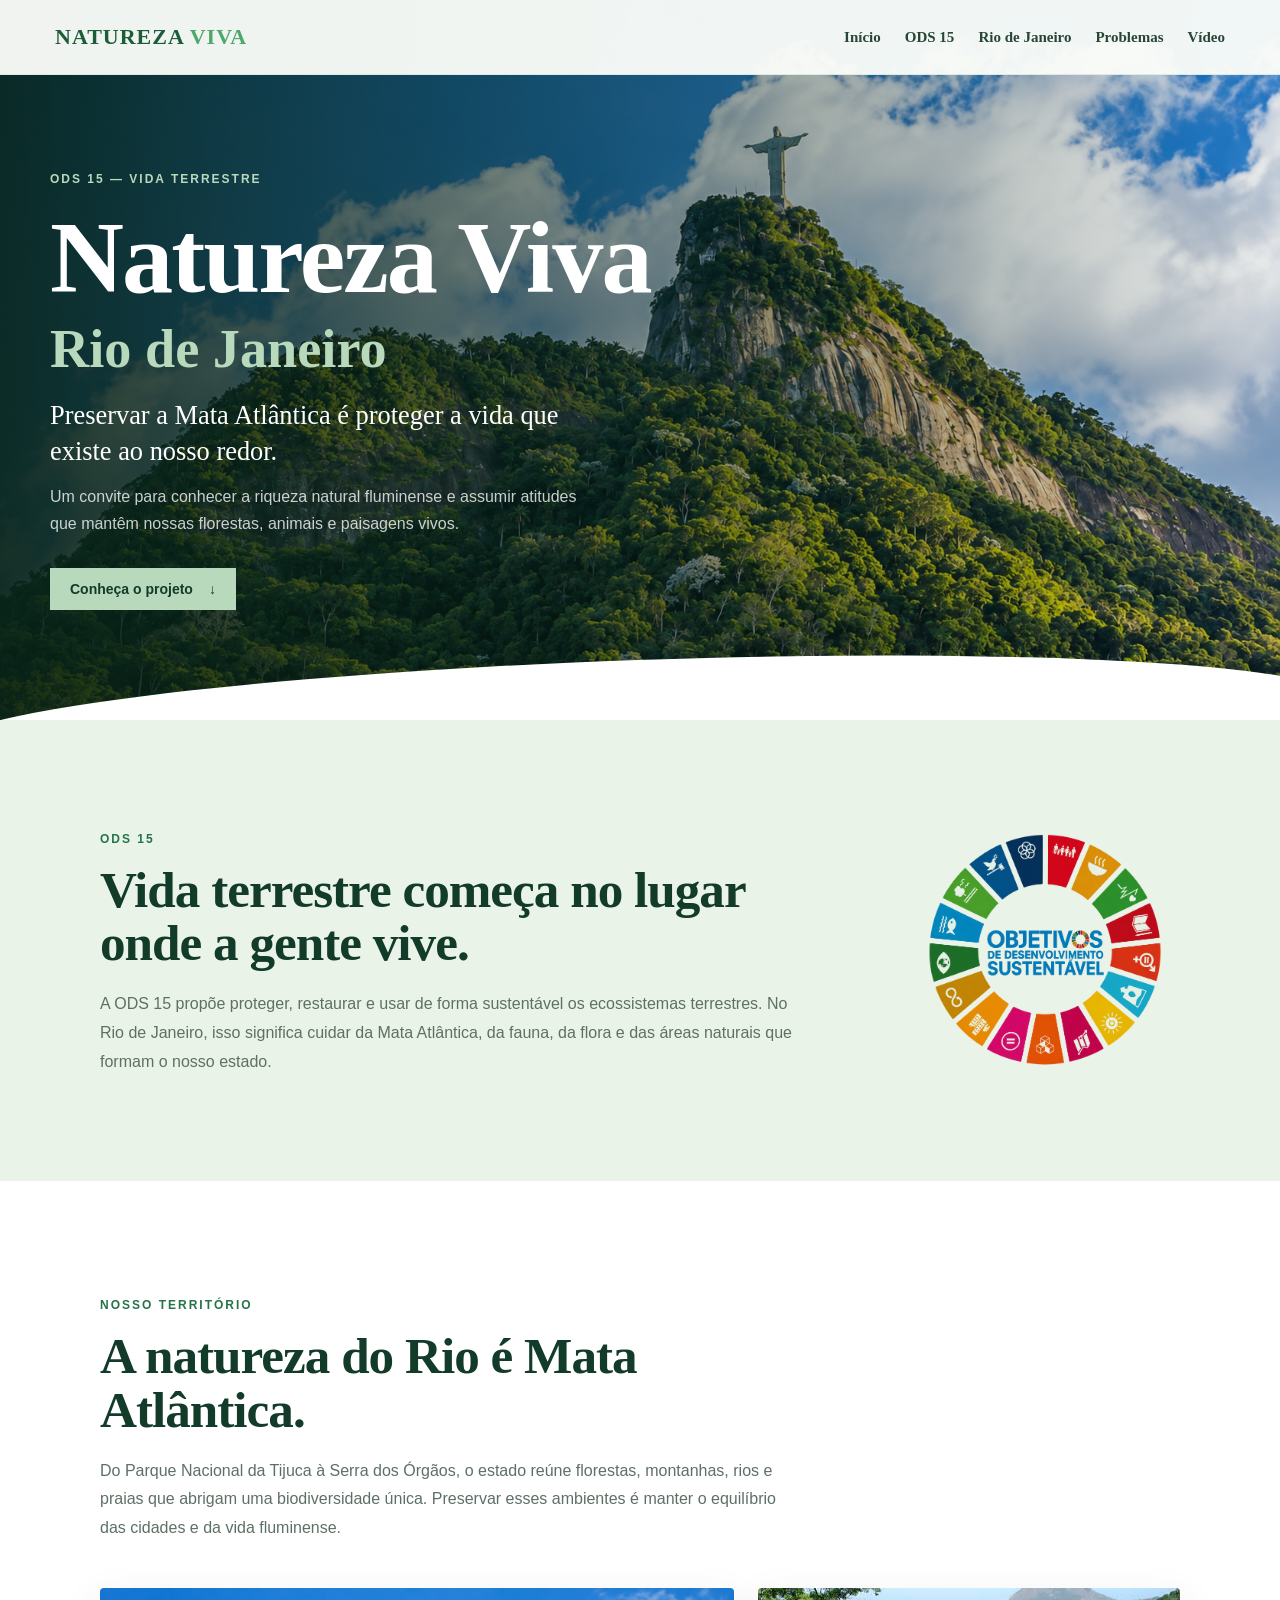
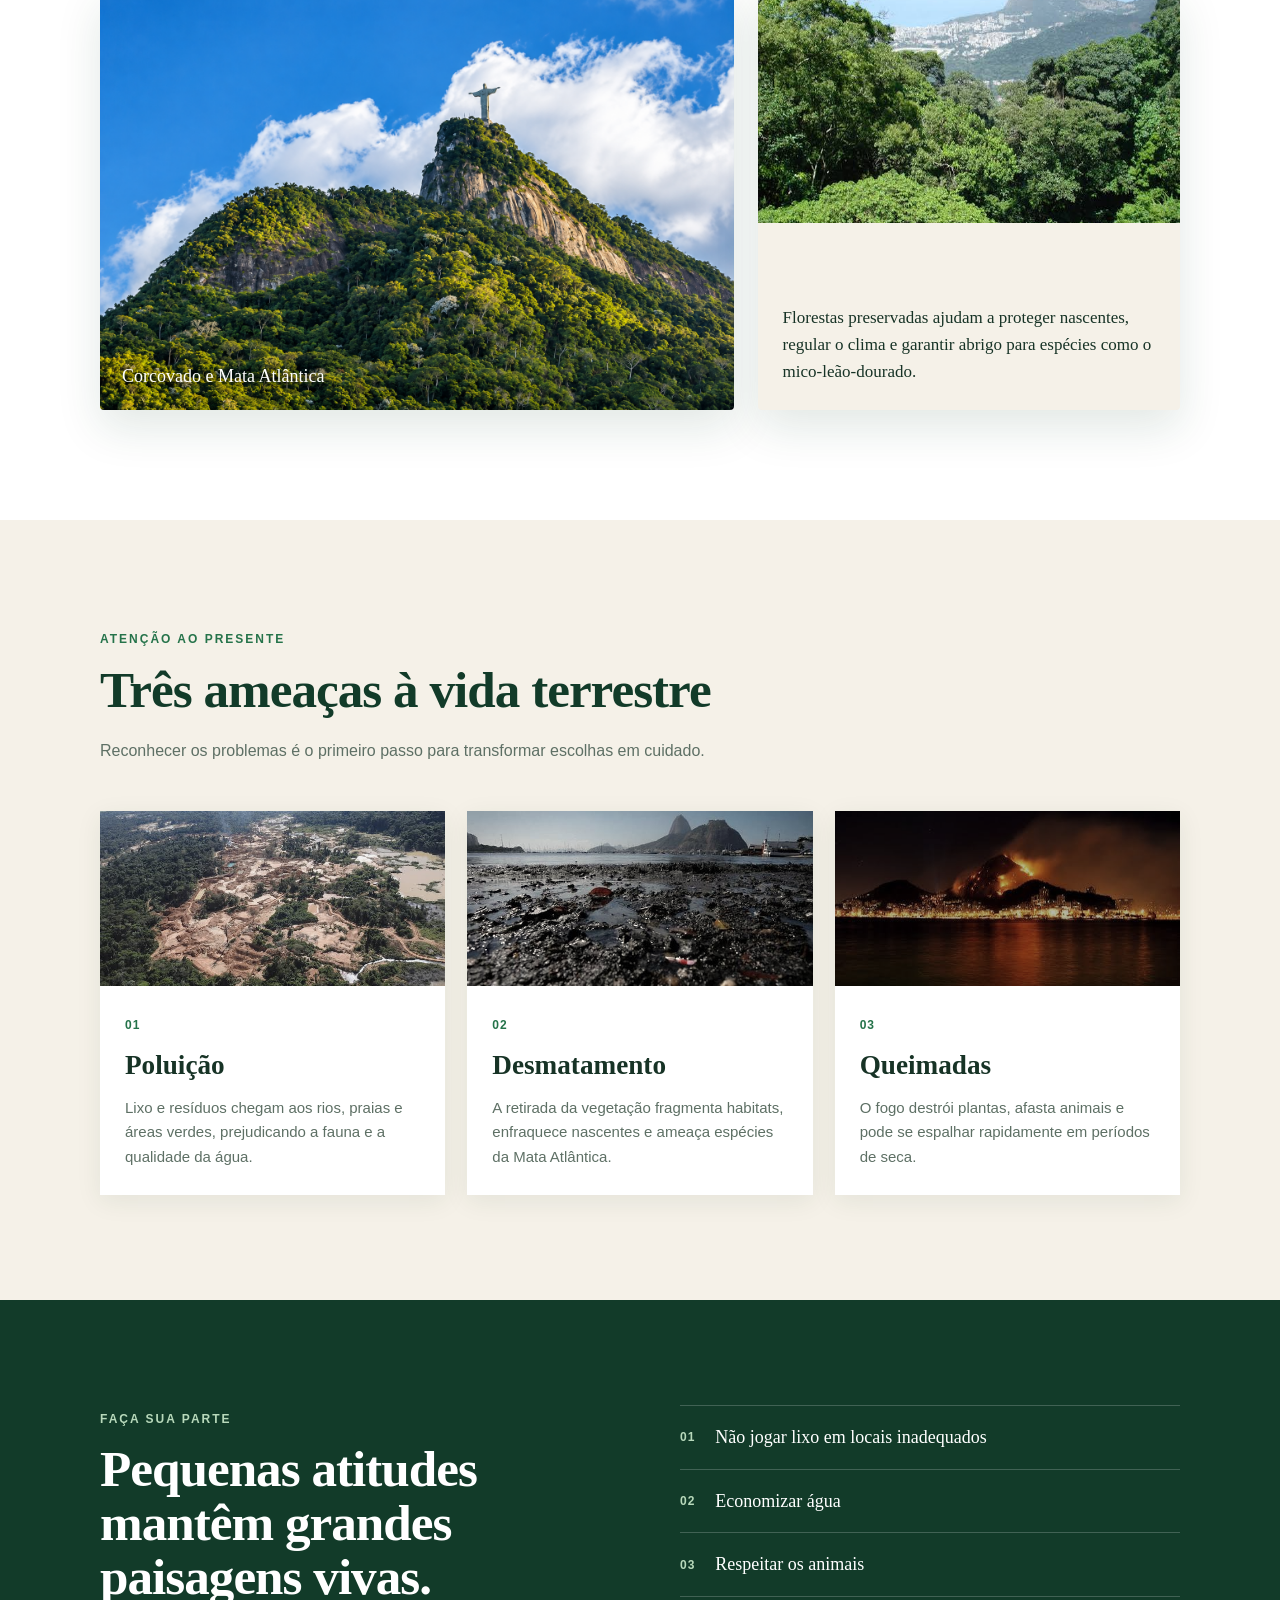
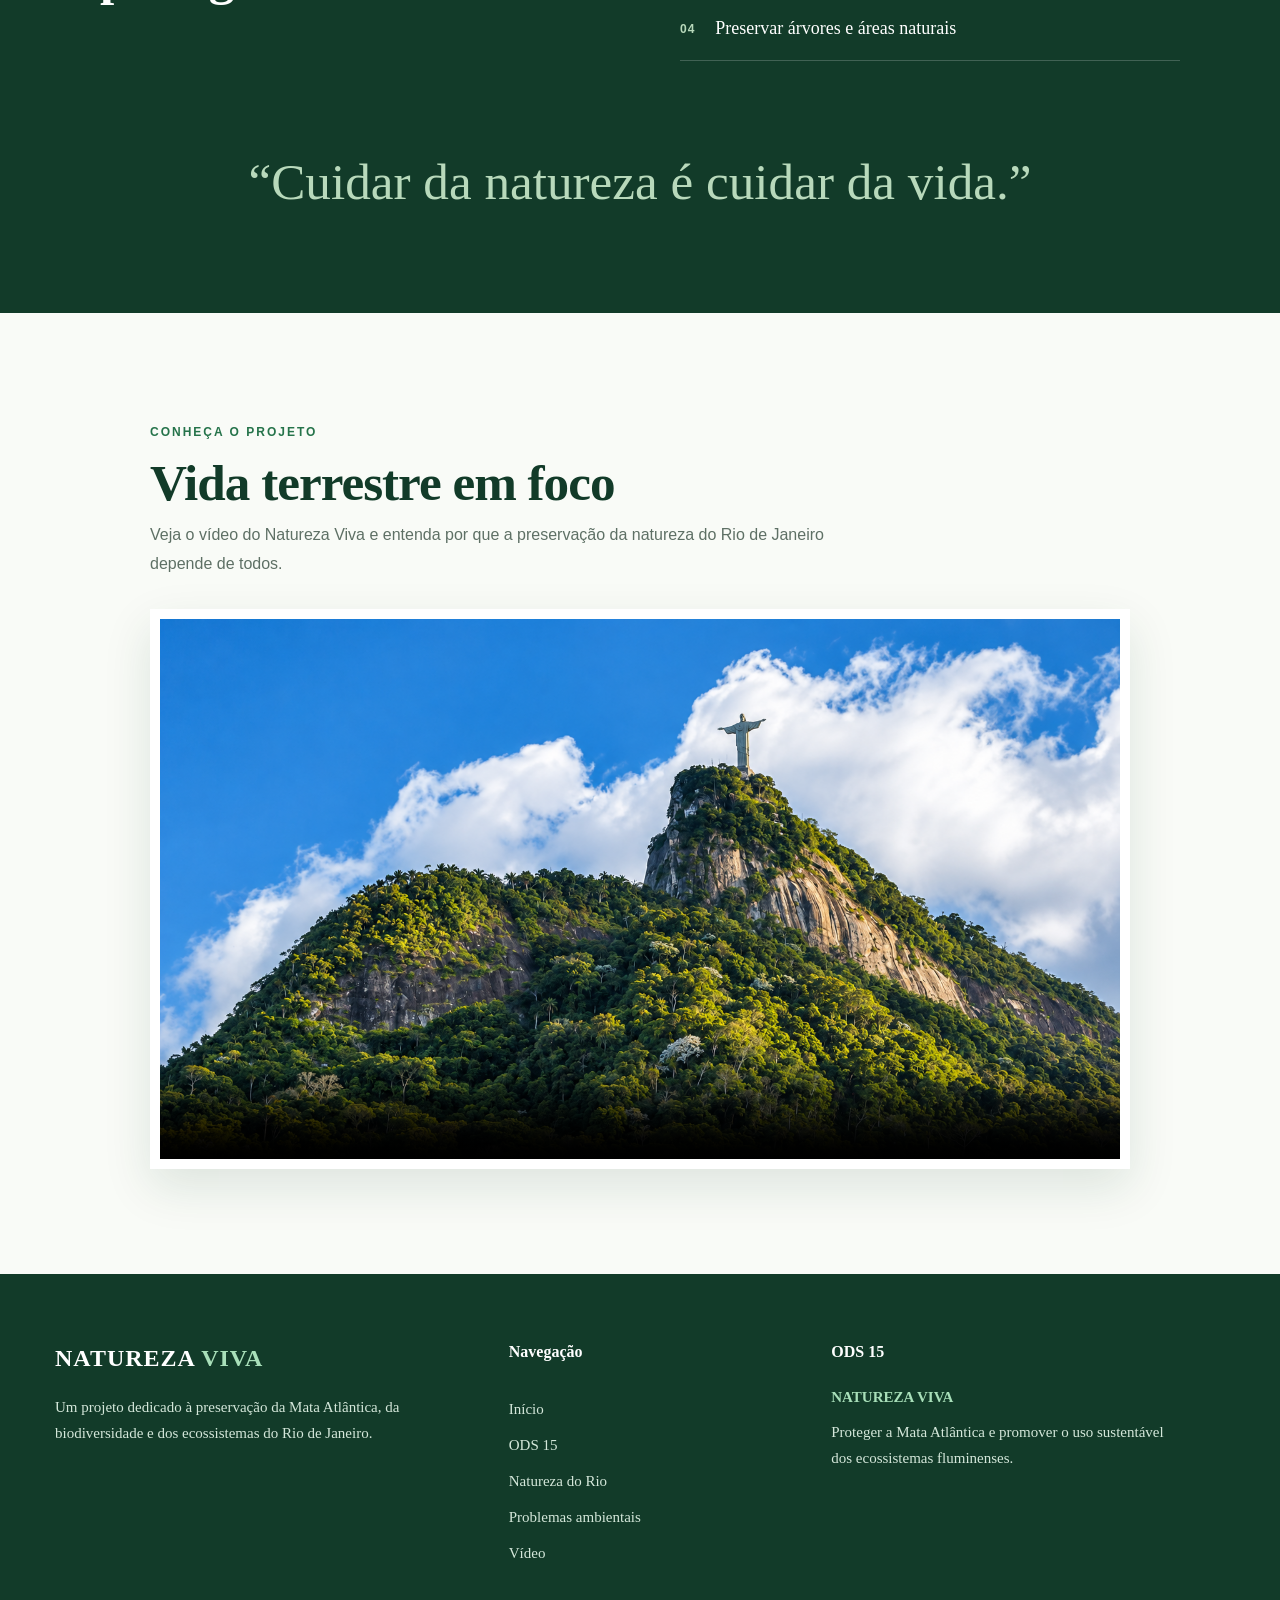
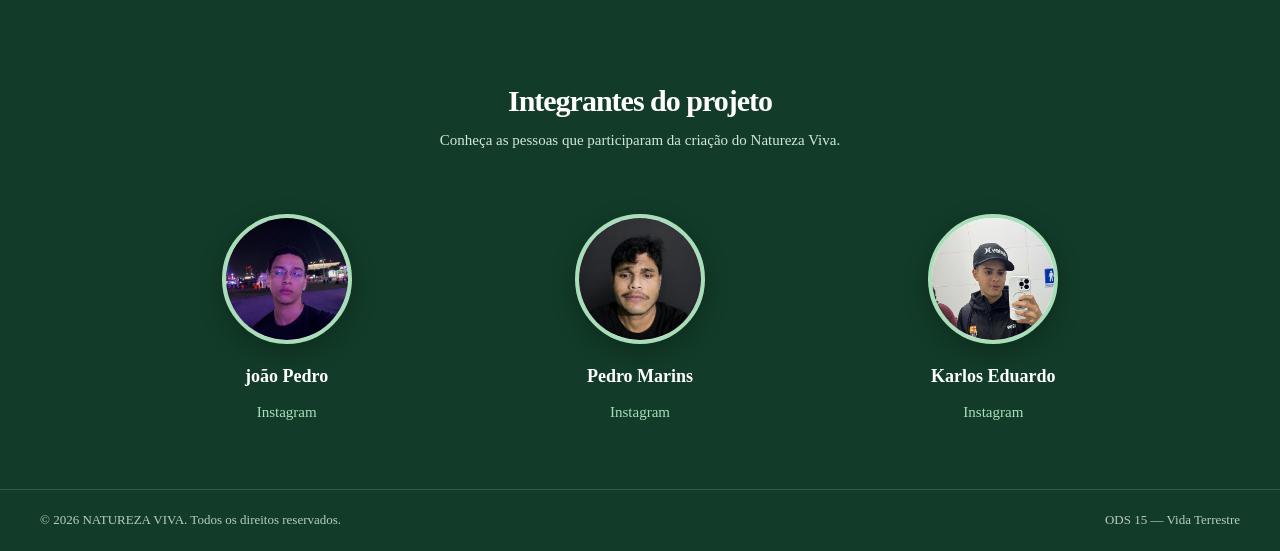
==== index.html @ b22d7863 "first commit" ====
<!DOCTYPE html>
<html lang="pt-BR">
<head>
    <meta charset="UTF-8">
    <meta name="viewport" content="width=device-width, initial-scale=1.0">
    <meta name="description" content="Natureza Viva: conscientização sobre a Mata Atlântica e a preservação ambiental no Rio de Janeiro.">
    <title>Natureza Viva | Vida terrestre no Rio de Janeiro</title>
    <link rel="stylesheet" href="styles.css">
    <link rel="stylesheet" href="cabecalho.css">
    <link rel="stylesheet" href="rodape.css">
</head>
<body>
    <div id="cabecalho"></div>

    <main>
        <section class="hero" id="inicio">
            <div class="hero-fundo"></div>
            <div class="hero-overlay"></div>
            <div class="hero-container">
                <div class="hero-content">
                    <span class="hero-subtitulo">ODS 15 — VIDA TERRESTRE</span>
                    <h1>Natureza Viva<strong>Rio de Janeiro</strong></h1>
                    <p class="hero-frase">Preservar a Mata Atlântica é proteger a vida que existe ao nosso redor.</p>
                    <p class="hero-descricao">Um convite para conhecer a riqueza natural fluminense e assumir atitudes que mantêm nossas florestas, animais e paisagens vivos.</p>
                    <a class="botao" href="#ods-15">Conheça o projeto <span aria-hidden="true">↓</span></a>
                </div>
            </div>
            <div class="hero-faixa" aria-hidden="true"></div>
        </section>

        <section class="sobre" id="ods-15">
            <div class="sobre-container introducao">
                <div>
                    <span class="secao-etiqueta">ODS 15</span>
                    <h2>Vida terrestre começa no lugar onde a gente vive.</h2>
                    <p>A ODS 15 propõe proteger, restaurar e usar de forma sustentável os ecossistemas terrestres. No Rio de Janeiro, isso significa cuidar da Mata Atlântica, da fauna, da flora e das áreas naturais que formam o nosso estado.</p>
                </div>
                <img class="ods-imagem" src="4.png" alt="Símbolo colorido dos Objetivos de Desenvolvimento Sustentável">
            </div>
        </section>

        <section class="natureza" id="natureza-rj">
            <div class="natureza-container">
                <div class="secao-cabecalho">
                    <span class="secao-etiqueta">NOSSO TERRITÓRIO</span>
                    <h2>A natureza do Rio é Mata Atlântica.</h2>
                    <p>Do Parque Nacional da Tijuca à Serra dos Órgãos, o estado reúne florestas, montanhas, rios e praias que abrigam uma biodiversidade única. Preservar esses ambientes é manter o equilíbrio das cidades e da vida fluminense.</p>
                </div>
                <div class="galeria">
                    <figure class="galeria-destaque revelar">
                        <img src="5.png" alt="Mata Atlântica cobrindo o Morro do Corcovado, no Rio de Janeiro">
                        <figcaption>Corcovado e Mata Atlântica</figcaption>
                    </figure>
                    <div class="galeria-nota revelar">
                        <img src="images (2).jpg" alt="Mata Atlântica vista do Parque Nacional da Tijuca, no Rio de Janeiro">
                        <p>Florestas preservadas ajudam a proteger nascentes, regular o clima e garantir abrigo para espécies como o mico-leão-dourado.</p>
                    </div>
                </div>
            </div>
        </section>

        <section class="problemas" id="problemas">
            <div class="problemas-container">
                <div class="secao-cabecalho">
                    <span class="secao-etiqueta">ATENÇÃO AO PRESENTE</span>
                    <h2>Três ameaças à vida terrestre</h2>
                    <p>Reconhecer os problemas é o primeiro passo para transformar escolhas em cuidado.</p>
                </div>
                <div class="problemas-grid">
                    <article class="problema-card revelar">
                        <div class="problema-imagem problema-poluicao"><img src="images.jpg" alt="Praia poluída na Baía de Guanabara, no Rio de Janeiro"></div>
                        <div class="problema-conteudo"><span>01</span><h3>Poluição</h3><p>Lixo e resíduos chegam aos rios, praias e áreas verdes, prejudicando a fauna e a qualidade da água.</p></div>
                    </article>
                    <article class="problema-card revelar">
                        <div class="problema-imagem problema-desmatamento"><img src="images (1).jpg" alt="Área de Mata Atlântica degradada pelo desmatamento"></div>
                        <div class="problema-conteudo"><span>02</span><h3>Desmatamento</h3><p>A retirada da vegetação fragmenta habitats, enfraquece nascentes e ameaça espécies da Mata Atlântica.</p></div>
                    </article>
                    <article class="problema-card revelar">
                        <div class="problema-imagem problema-queimadas"><img src="image.png" alt="Incêndio atingindo uma área de vegetação no Rio de Janeiro"></div>
                        <div class="problema-conteudo"><span>03</span><h3>Queimadas</h3><p>O fogo destrói plantas, afasta animais e pode se espalhar rapidamente em períodos de seca.</p></div>
                    </article>
                </div>
            </div>
        </section>

        <section class="atitudes" id="faca-sua-parte">
            <div class="atitudes-container">
                <div>
                    <span class="secao-etiqueta">FAÇA SUA PARTE</span>
                    <h2>Pequenas atitudes mantêm grandes paisagens vivas.</h2>
                </div>
                <ul class="atitudes-lista">
                    <li><span>01</span>Não jogar lixo em locais inadequados</li>
                    <li><span>02</span>Economizar água</li>
                    <li><span>03</span>Respeitar os animais</li>
                    <li><span>04</span>Preservar árvores e áreas naturais</li>
                </ul>
            </div>
            <p class="frase-final">“Cuidar da natureza é cuidar da vida.”</p>
        </section>

        <section class="video" id="video">
            <div class="video-container">
                <span class="secao-etiqueta">CONHEÇA O PROJETO</span>
                <h2>Vida terrestre em foco</h2>
                <p>Veja o vídeo do Natureza Viva e entenda por que a preservação da natureza do Rio de Janeiro depende de todos.</p>
                <div class="video-box">
                    <video controls poster="5.png">
                        <source src="video.mp4" type="video/mp4">
                        Seu navegador não suporta vídeos.
                    </video>
                </div>
            </div>
        </section>
    </main>

    <div id="rodape"></div>

    <script>
        fetch("cabecalho.html")
            .then(response => response.text())
            .then(data => document.getElementById("cabecalho").innerHTML = data);

        fetch("rodape.html")
            .then(response => response.text())
            .then(data => document.getElementById("rodape").innerHTML = data);

        const elementos = document.querySelectorAll(".revelar");
        const observador = new IntersectionObserver((entradas) => {
            entradas.forEach(entrada => {
                if (entrada.isIntersecting) {
                    entrada.target.classList.add("visivel");
                    observador.unobserve(entrada.target);
                }
            });
        }, { threshold: 0.15 });

        elementos.forEach(elemento => observador.observe(elemento));
    </script>
</body>
</html>
---- styles.css ----
:root {
    --verde: #25734a;
    --verde-claro: #b8d9bb;
    --verde-profundo: #123b29;
    --folha: #eaf3e8;
    --areia: #f5f1e8;
    --branco: #ffffff;
    --texto: #173326;
    --texto-suave: #5e7065;
    --sombra: 0 18px 45px rgba(20, 64, 40, 0.12);
}

* { box-sizing: border-box; margin: 0; padding: 0; }
html { scroll-behavior: smooth; }
body { background: var(--branco); color: var(--texto); font-family: Georgia, 'Times New Roman', serif; line-height: 1.6; }
img, video { max-width: 100%; }

.hero { min-height: 720px; position: relative; overflow: hidden; color: var(--branco); background: var(--verde-profundo); }
.hero-fundo { position: absolute; inset: 0; background: url("5.png") center / cover no-repeat; }
.hero-overlay { position: absolute; inset: 0; background: linear-gradient(90deg, rgba(8, 35, 23, .92), rgba(8, 35, 23, .42) 58%, rgba(8, 35, 23, .08)); }
.hero-container { position: relative; z-index: 1; width: min(1180px, calc(100% - 80px)); min-height: 720px; margin: auto; display: flex; align-items: center; }
.hero-content { max-width: 680px; padding-top: 55px; }
.hero-subtitulo, .secao-etiqueta { color: var(--verde); font: 700 12px/1.2 Arial, sans-serif; letter-spacing: 2px; }
.hero-subtitulo { color: var(--verde-claro); }
.hero h1 { margin: 18px 0 22px; font-size: clamp(3.5rem, 8vw, 6.7rem); line-height: .95; letter-spacing: -2px; }
.hero h1 strong { display: block; color: var(--verde-claro); font-size: .53em; letter-spacing: 0; margin-top: 18px; }
.hero-frase { max-width: 570px; margin-bottom: 14px; font-size: clamp(1.2rem, 2.5vw, 1.65rem); line-height: 1.35; }
.hero-descricao { max-width: 530px; color: rgba(255,255,255,.78); font: 16px/1.7 Arial, sans-serif; }
.botao { display: inline-flex; gap: 16px; align-items: center; margin-top: 30px; padding: 13px 20px; color: var(--verde-profundo); background: var(--verde-claro); font: 700 14px Arial, sans-serif; text-decoration: none; transition: transform .25s, background .25s; }
.botao:hover { background: var(--branco); transform: translateY(-3px); }
.hero-faixa { position: absolute; bottom: -70px; left: -5%; width: 110%; height: 130px; background: var(--branco); border-radius: 50% 50% 0 0; transform: rotate(-2deg); }

.sobre { padding: 105px 40px; background: var(--folha); }
.sobre-container, .natureza-container, .problemas-container, .atitudes-container { width: min(1080px, 100%); margin: auto; }
.introducao { display: grid; grid-template-columns: 1fr 270px; gap: 80px; align-items: center; }
h2 { margin: 12px 0 20px; color: var(--verde-profundo); font-size: clamp(2.2rem, 4vw, 3.6rem); line-height: 1.05; letter-spacing: -1px; }
.sobre p, .secao-cabecalho p, .video p { max-width: 700px; color: var(--texto-suave); font: 16px/1.8 Arial, sans-serif; }
.ods-imagem { width: 240px; justify-self: center; mix-blend-mode: multiply; }

.natureza { padding: 110px 40px; background: var(--branco); }
.secao-cabecalho { max-width: 740px; margin-bottom: 45px; }
.galeria { display: grid; grid-template-columns: 1.5fr 1fr; gap: 24px; align-items: stretch; }
.galeria figure, .galeria-nota { overflow: hidden; border-radius: 4px; background: var(--areia); box-shadow: var(--sombra); }
.galeria-destaque { position: relative; min-height: 380px; }
.galeria-destaque img { width: 100%; height: 100%; display: block; object-fit: cover; }
.galeria figcaption { position: absolute; right: 22px; bottom: 20px; left: 22px; color: var(--branco); font-size: 18px; text-shadow: 0 2px 10px #000; }
.galeria-nota { display: flex; flex-direction: column; justify-content: space-between; }
.galeria-nota img { width: 100%; height: 235px; object-fit: cover; object-position: center; }
.galeria-nota p { padding: 25px; color: var(--texto); font-size: 17px; }

.problemas { padding: 105px 40px; background: var(--areia); }
.problemas-grid { display: grid; grid-template-columns: repeat(3, 1fr); gap: 22px; }
.problema-card { overflow: hidden; background: var(--branco); box-shadow: 0 6px 24px rgba(30, 58, 40, .08); transition: transform .3s, box-shadow .3s; }
.problema-card:hover { transform: translateY(-8px); box-shadow: var(--sombra); }
.problema-imagem { height: 175px; overflow: hidden; }
.problema-imagem img { width: 100%; height: 100%; object-fit: cover; filter: saturate(.85); }
.problema-poluicao img { object-position: center 75%; filter: saturate(.65) contrast(.9); }
.problema-desmatamento img { object-position: 30% 85%; filter: sepia(.15) saturate(.7); }
.problema-queimadas img { object-position: 75% 80%; filter: saturate(.7) brightness(.72); }
.problema-conteudo { padding: 25px; }
.problema-conteudo span, .atitudes-lista span { color: var(--verde); font: 700 12px Arial, sans-serif; letter-spacing: 1px; }
.problema-conteudo h3 { margin: 8px 0; font-size: 1.7rem; }
.problema-conteudo p { color: var(--texto-suave); font: 15px/1.65 Arial, sans-serif; }

.atitudes { padding: 105px 40px 90px; background: var(--verde-profundo); color: var(--branco); }
.atitudes-container { display: grid; grid-template-columns: 1fr 1fr; gap: 80px; align-items: start; }
.atitudes h2 { color: var(--branco); }
.atitudes .secao-etiqueta { color: var(--verde-claro); }
.atitudes-lista { list-style: none; border-top: 1px solid rgba(255,255,255,.2); }
.atitudes-lista li { display: flex; gap: 20px; align-items: center; padding: 17px 0; border-bottom: 1px solid rgba(255,255,255,.2); font-size: 18px; }
.atitudes-lista span { color: var(--verde-claro); }
.frase-final { margin-top: 80px; text-align: center; color: var(--verde-claro); font-size: clamp(1.8rem, 4vw, 3.2rem); }

.video { padding: 105px 40px; background: #f9fbf7; }
.video-container { width: min(980px, 100%); margin: auto; }
.video h2 { margin-bottom: 12px; }
.video p { margin-bottom: 30px; }
.video-box { overflow: hidden; border: 10px solid var(--branco); background: #0b1710; box-shadow: var(--sombra); }
.video-box video { display: block; width: 100%; aspect-ratio: 16 / 9; object-fit: cover; }

.revelar { opacity: 0; transform: translateY(22px); transition: opacity .7s ease, transform .7s ease; }
.revelar.visivel { opacity: 1; transform: translateY(0); }

@media (max-width: 760px) {
    .hero-container { width: min(100% - 40px, 620px); min-height: 680px; }
    .hero { min-height: 680px; }
    .hero h1 { font-size: clamp(3.5rem, 17vw, 5rem); }
    .sobre, .natureza, .problemas, .atitudes, .video { padding: 75px 20px; }
    .introducao, .galeria, .atitudes-container { grid-template-columns: 1fr; gap: 35px; }
    .ods-imagem { width: 170px; }
    .galeria-destaque { min-height: 290px; }
    .galeria-nota img { height: 180px; }
    .problemas-grid { grid-template-columns: 1fr; }
    .problema-imagem { height: 190px; }
    .frase-final { margin-top: 55px; }
}

@media (prefers-reduced-motion: reduce) {
    html { scroll-behavior: auto; }
    *, *::before, *::after { transition-duration: .01ms !important; animation-duration: .01ms !important; }
}
---- cabecalho.css ----
/* ========================================
   CABEÇALHO — TERRA VIVA
======================================== */

.cabecalho {
    position: fixed;
    top: 0;
    left: 0;
    width: 100%;
    height: 75px;

    background: rgba(250, 252, 248, 0.96);

    border-bottom: 1px solid #dcebe1;

    z-index: 1000;

    box-sizing: border-box;
}


/* CONTAINER */

.cabecalho-container {
    width: 100%;
    max-width: 1250px;
    height: 100%;

    margin: 0 auto;
    padding: 0 40px;

    display: flex;
    align-items: center;
    justify-content: space-between;

    box-sizing: border-box;
}


/* NOME DO SITE */

.nome-site {
    color: #1d5c38;

    font-size: 22px;
    font-weight: 800;

    text-decoration: none;
    letter-spacing: 1px;
}

.nome-site span {
    color: #4fa86b;
}


/* MENU */

.menu {
    display: flex;
    align-items: center;
    gap: 24px;
}

.menu a {
    color: #284535;

    font-size: 15px;
    font-weight: 600;

    text-decoration: none;

    transition: 0.3s;
}

.menu a:focus-visible,
.botao:focus-visible {
    outline: 3px solid #8dbb96;
    outline-offset: 4px;
}

.menu a:hover {
    color: #2e7d4f;
}


/* RESPONSIVO */

@media (max-width: 768px) {

    .cabecalho {
        height: auto;
    }

    .cabecalho-container {
        padding: 18px 20px;

        flex-direction: column;
        gap: 15px;
    }

    .menu {
        gap: 13px 18px;
        flex-wrap: wrap;
        justify-content: center;
    }

    .menu a {
        font-size: 14px;
    }
}
---- rodape.css ----
/* =========================================================
   RODAPÉ — NATUREZA VIVA
   Tema: Verde + Branco
   ========================================================= */


/* =========================================================
   RODAPÉ PRINCIPAL
   ========================================================= */

.rodape {
    width: 100%;
    background: #123b29;
    color: #ffffff;
    box-sizing: border-box;
}


/* =========================================================
   CONTEÚDO PRINCIPAL
   ========================================================= */

.rodape-container {
    width: 100%;
    max-width: 1250px;
    margin: 0 auto;

    padding: 65px 40px 50px;

    display: grid;
    grid-template-columns: 1.5fr 1fr 1.5fr;

    gap: 60px;

    box-sizing: border-box;
}


/* =========================================================
   IDENTIDADE DO SITE
   ========================================================= */

.rodape-identidade {
    max-width: 380px;
}


/* LOGO */

.rodape-logo {
    display: inline-block;

    margin-bottom: 18px;

    color: #ffffff;

    font-size: 24px;
    font-weight: 800;

    letter-spacing: 1px;

    text-decoration: none;
}

.rodape-logo span {
    color: #a8dfb9;
}


/* TEXTO */

.rodape-identidade p {
    margin: 0;

    color: #d4e7da;

    font-size: 15px;
    line-height: 1.7;
}


/* =========================================================
   TÍTULOS DO RODAPÉ
   ========================================================= */

.rodape h3 {
    margin: 0 0 20px;

    color: #ffffff;

    font-size: 16px;
    font-weight: 700;
}


/* =========================================================
   NAVEGAÇÃO
   ========================================================= */

.rodape-navegacao {
    display: flex;
    flex-direction: column;

    align-items: flex-start;

    gap: 12px;
}


.rodape-navegacao a {
    color: #d4e7da;

    font-size: 15px;

    text-decoration: none;

    transition: 0.3s;
}


.rodape-navegacao a:hover {
    color: #a8dfb9;

    transform: translateX(4px);
}


/* =========================================================
   ODS 15
   ========================================================= */

.rodape-ods {
    max-width: 350px;
}


.rodape-ods p {
    margin: 0 0 10px;

    color: #d4e7da;

    font-size: 15px;

    line-height: 1.7;
}


/* NOME NATUREZA VIVA */

.rodape-ods p:first-of-type {
    color: #a8dfb9;

    font-weight: 700;
}


/* =========================================================
   INTEGRANTES DO PROJETO
   ========================================================= */

.rodape-integrantes {
    width: 100%;

    max-width: 1100px;

    margin: 0 auto;

    padding: 70px 40px 65px;

    display: grid;

    grid-template-columns: repeat(3, 1fr);

    gap: 40px;

    text-align: center;

    box-sizing: border-box;
}


/* =========================================================
   TÍTULO DA SEÇÃO
   ========================================================= */

.rodape-integrantes-titulo {
    grid-column: 1 / -1;

    margin-bottom: 20px;
}


.rodape-integrantes-titulo h2 {
    margin: 0 0 12px;

    color: #ffffff;

    font-size: 30px;

    font-weight: 700;
}


.rodape-integrantes-titulo p {
    max-width: 600px;

    margin: 0 auto;

    color: #d4e7da;

    font-size: 15px;

    line-height: 1.7;
}


/* =========================================================
   CARD DO INTEGRANTE
   ========================================================= */

.integrante {
    display: flex;

    flex-direction: column;

    align-items: center;

    justify-content: center;
}


/* =========================================================
   IMAGEM DO INTEGRANTE
   ========================================================= */

.integrante-imagem {
    width: 130px;
    height: 130px;

    margin-bottom: 18px;

    overflow: hidden;

    border: 4px solid #a8dfb9;

    border-radius: 50%;

    background: #ffffff;

    box-shadow: 0 8px 25px rgba(0, 0, 0, 0.25);

    box-sizing: border-box;

    transition: 0.3s;
}


/* IMAGEM */

.integrante-imagem img {
    width: 100%;
    height: 100%;

    display: block;

    object-fit: cover;

    transition: 0.3s;
}


/* EFEITO AO PASSAR O MOUSE */

.integrante:hover .integrante-imagem {
    transform: translateY(-5px);

    border-color: #ffffff;

    box-shadow: 0 12px 30px rgba(0, 0, 0, 0.35);
}


.integrante:hover .integrante-imagem img {
    transform: scale(1.05);
}


/* =========================================================
   NOME DO INTEGRANTE
   ========================================================= */

.integrante h3 {
    margin: 0 0 10px;

    color: #ffffff;

    font-size: 18px;

    font-weight: 700;
}


/* =========================================================
   INSTAGRAM
   ========================================================= */

.instagram {
    color: #a8dfb9;

    font-size: 15px;

    text-decoration: none;

    transition: 0.3s;
}


.instagram:hover {
    color: #ffffff;

    transform: translateY(-2px);
}


/* =========================================================
   LINHA INFERIOR
   ========================================================= */

.rodape-bottom {
    width: 100%;

    border-top: 1px solid rgba(255, 255, 255, 0.15);

    padding: 20px 40px;

    display: flex;

    justify-content: space-between;

    align-items: center;

    gap: 20px;

    box-sizing: border-box;
}


.rodape-bottom p {
    margin: 0;

    color: #b8cec0;

    font-size: 13px;
}


/* =========================================================
   RESPONSIVIDADE — TABLET
   ========================================================= */

@media (max-width: 900px) {

    .rodape-container {
        grid-template-columns: 1fr 1fr;

        gap: 45px;
    }


    .rodape-identidade {
        max-width: 100%;
    }


    .rodape-ods {
        max-width: 100%;
    }


    .rodape-integrantes {
        grid-template-columns: repeat(2, 1fr);

        gap: 45px;
    }


    .rodape-integrantes-titulo {
        grid-column: 1 / -1;
    }
}


/* =========================================================
   RESPONSIVIDADE — CELULAR
   ========================================================= */

@media (max-width: 768px) {

    /* -----------------------------------------
       CONTEÚDO PRINCIPAL
    ----------------------------------------- */

    .rodape-container {
        grid-template-columns: 1fr;

        gap: 40px;

        padding: 50px 25px 40px;
    }


    .rodape-identidade,
    .rodape-ods {
        max-width: 100%;
    }


    /* -----------------------------------------
       INTEGRANTES
    ----------------------------------------- */

    .rodape-integrantes {
        grid-template-columns: 1fr;

        gap: 45px;

        padding: 60px 25px 50px;
    }


    .rodape-integrantes-titulo {
        grid-column: auto;

        margin-bottom: 5px;
    }


    .rodape-integrantes-titulo h2 {
        font-size: 28px;
    }


    /* -----------------------------------------
       IMAGENS
    ----------------------------------------- */

    .integrante-imagem {
        width: 120px;
        height: 120px;
    }


    /* -----------------------------------------
       LINHA INFERIOR
    ----------------------------------------- */

    .rodape-bottom {
        padding: 20px 25px;

        flex-direction: column;

        text-align: center;
    }

}
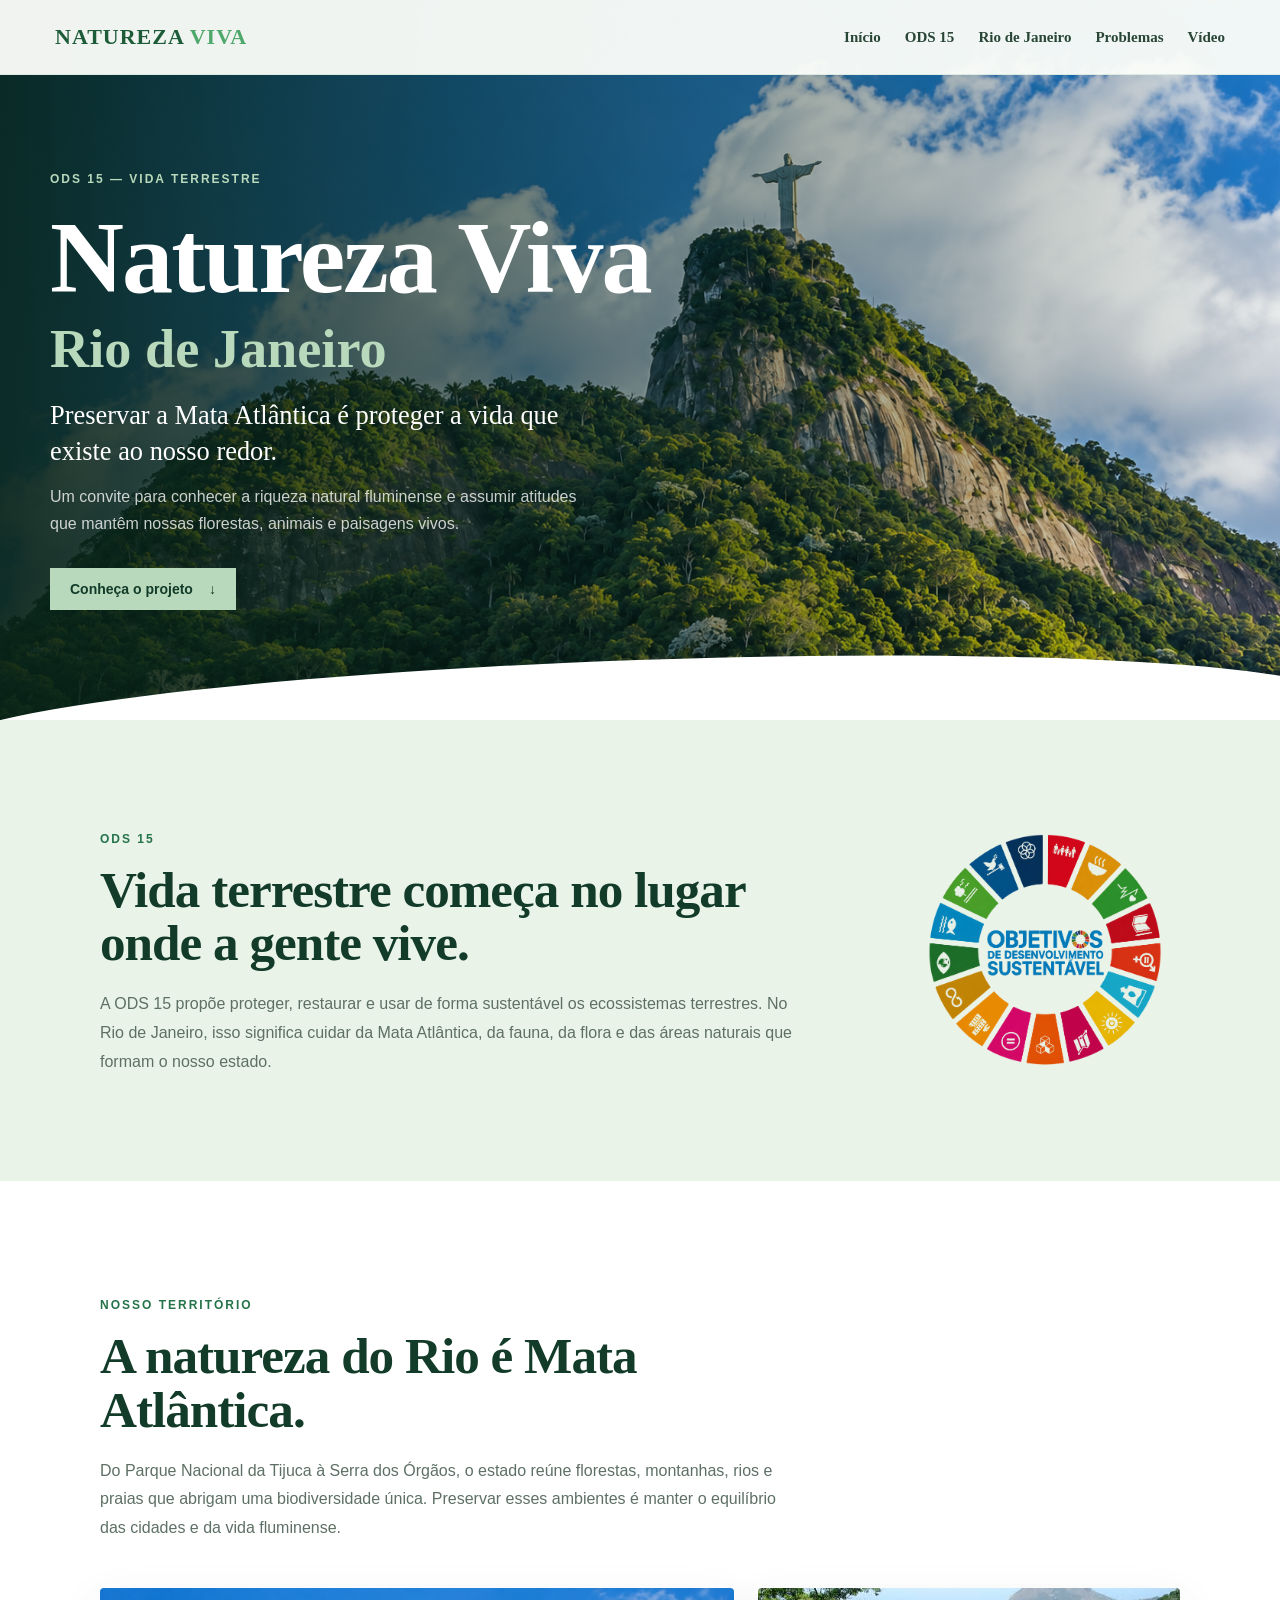
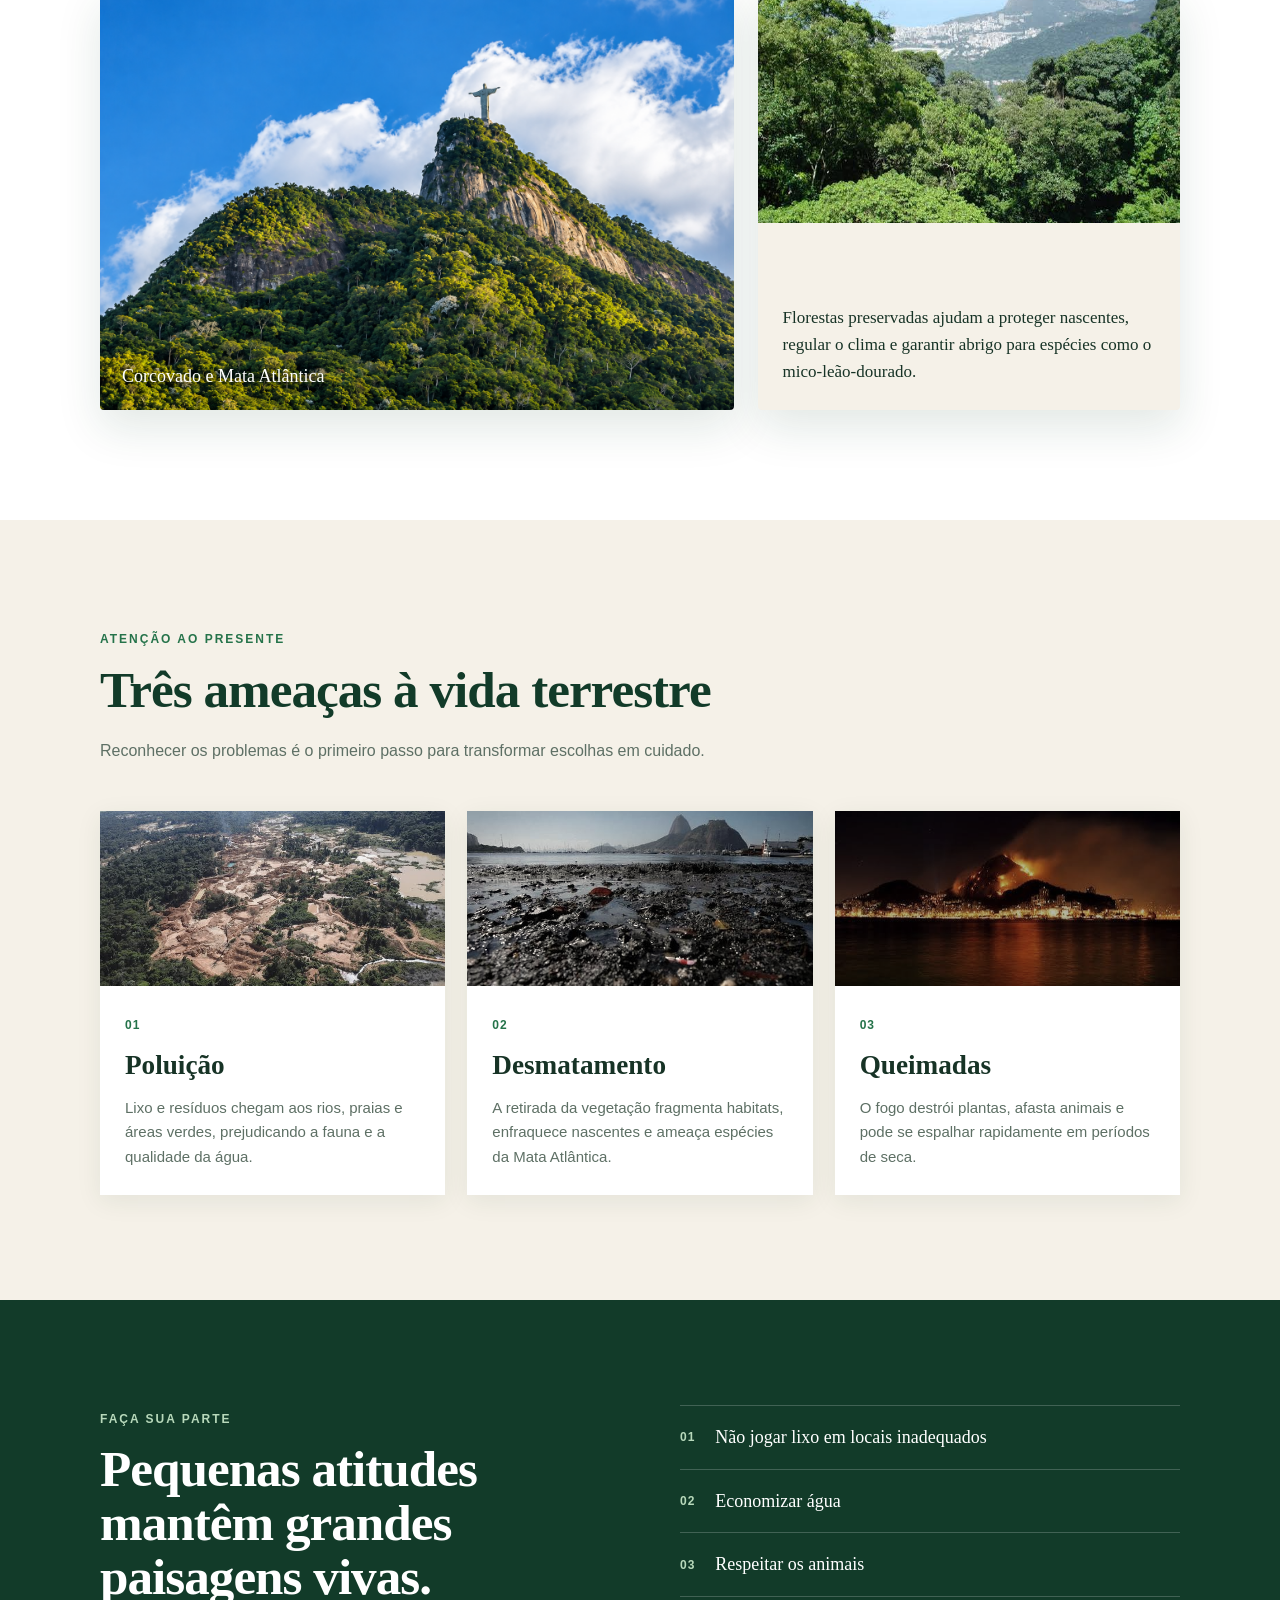
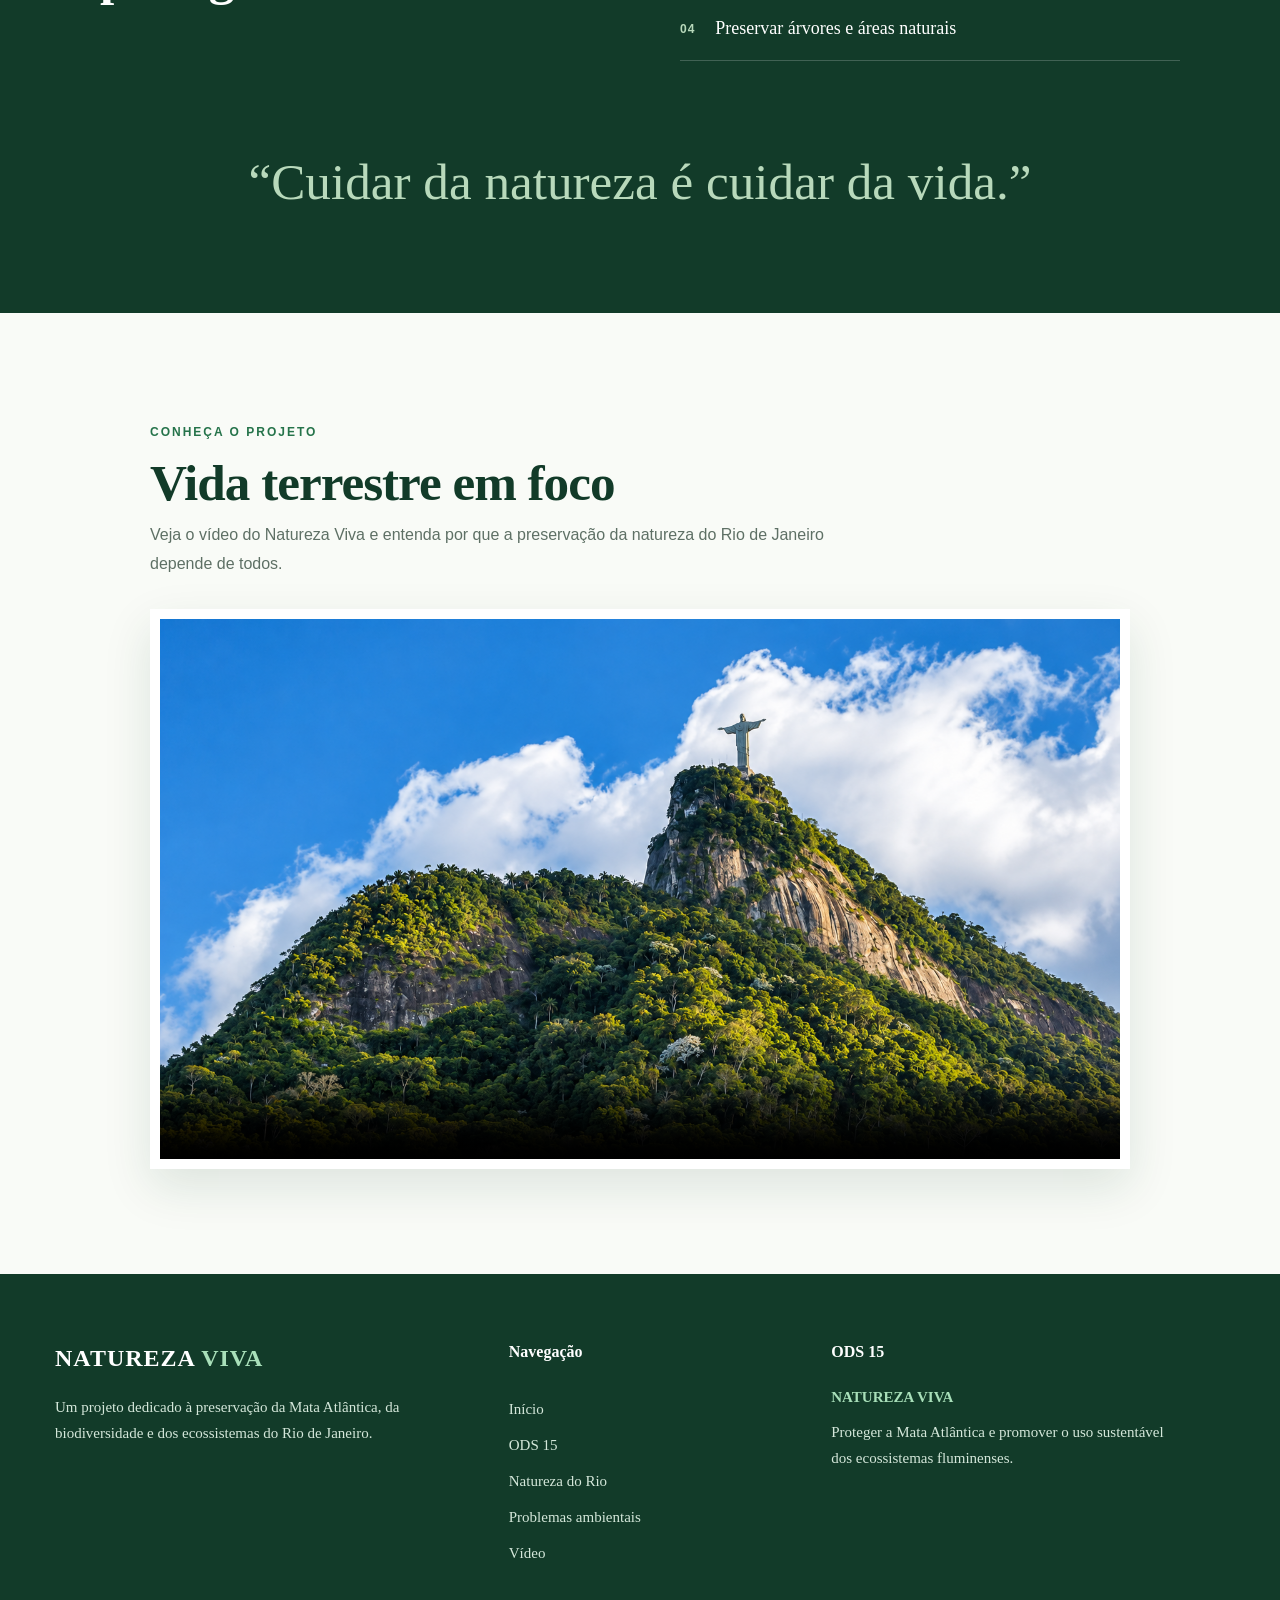
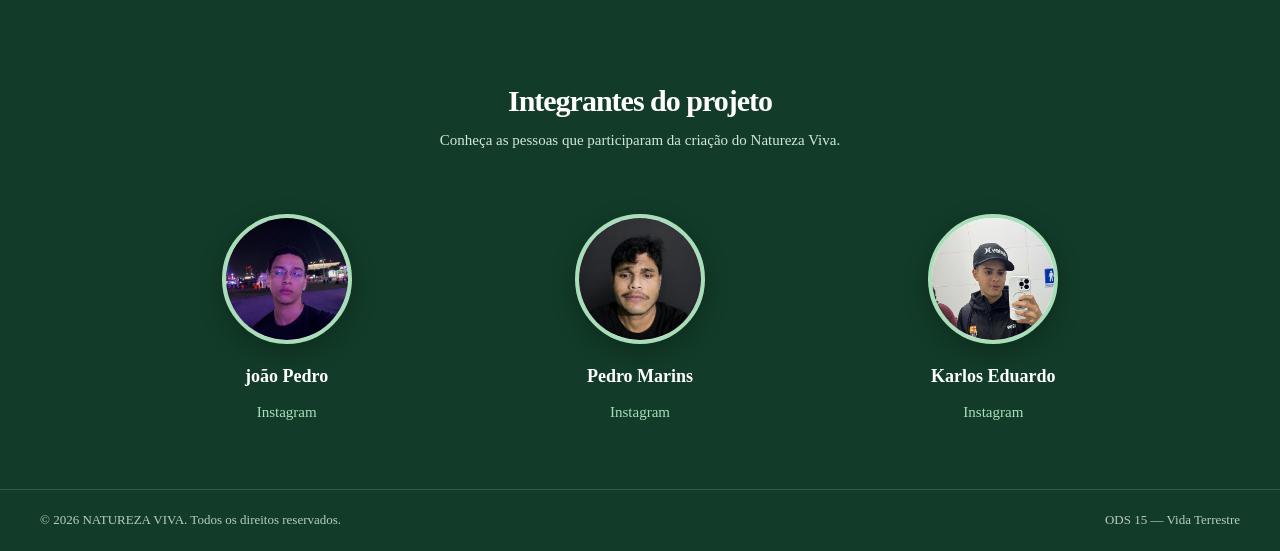
==== commit 2ac1e527: "video" ====
--- a/index.html
+++ b/index.html
@@ -106,7 +106,7 @@
                 <p>Veja o vídeo do Natureza Viva e entenda por que a preservação da natureza do Rio de Janeiro depende de todos.</p>
                 <div class="video-box">
                     <video controls poster="5.png">
-                        <source src="video.mp4" type="video/mp4">
+                        <source src="video1.mp4" type="video/mp4">
                         Seu navegador não suporta vídeos.
                     </video>
                 </div>
--- a/styles.css
+++ b/styles.css
@@ -16,7 +16,13 @@
 img, video { max-width: 100%; }
 
 .hero { min-height: 720px; position: relative; overflow: hidden; color: var(--branco); background: var(--verde-profundo); }
-.hero-fundo { position: absolute; inset: 0; background: url("5.png") center / cover no-repeat; }
+.hero-fundo {
+    position: absolute;
+    inset: 0;
+    background: url("5.png") center 18% / cover no-repeat;
+    transform: scale(1.08);
+    transform-origin: center;
+}
 .hero-overlay { position: absolute; inset: 0; background: linear-gradient(90deg, rgba(8, 35, 23, .92), rgba(8, 35, 23, .42) 58%, rgba(8, 35, 23, .08)); }
 .hero-container { position: relative; z-index: 1; width: min(1180px, calc(100% - 80px)); min-height: 720px; margin: auto; display: flex; align-items: center; }
 .hero-content { max-width: 680px; padding-top: 55px; }
